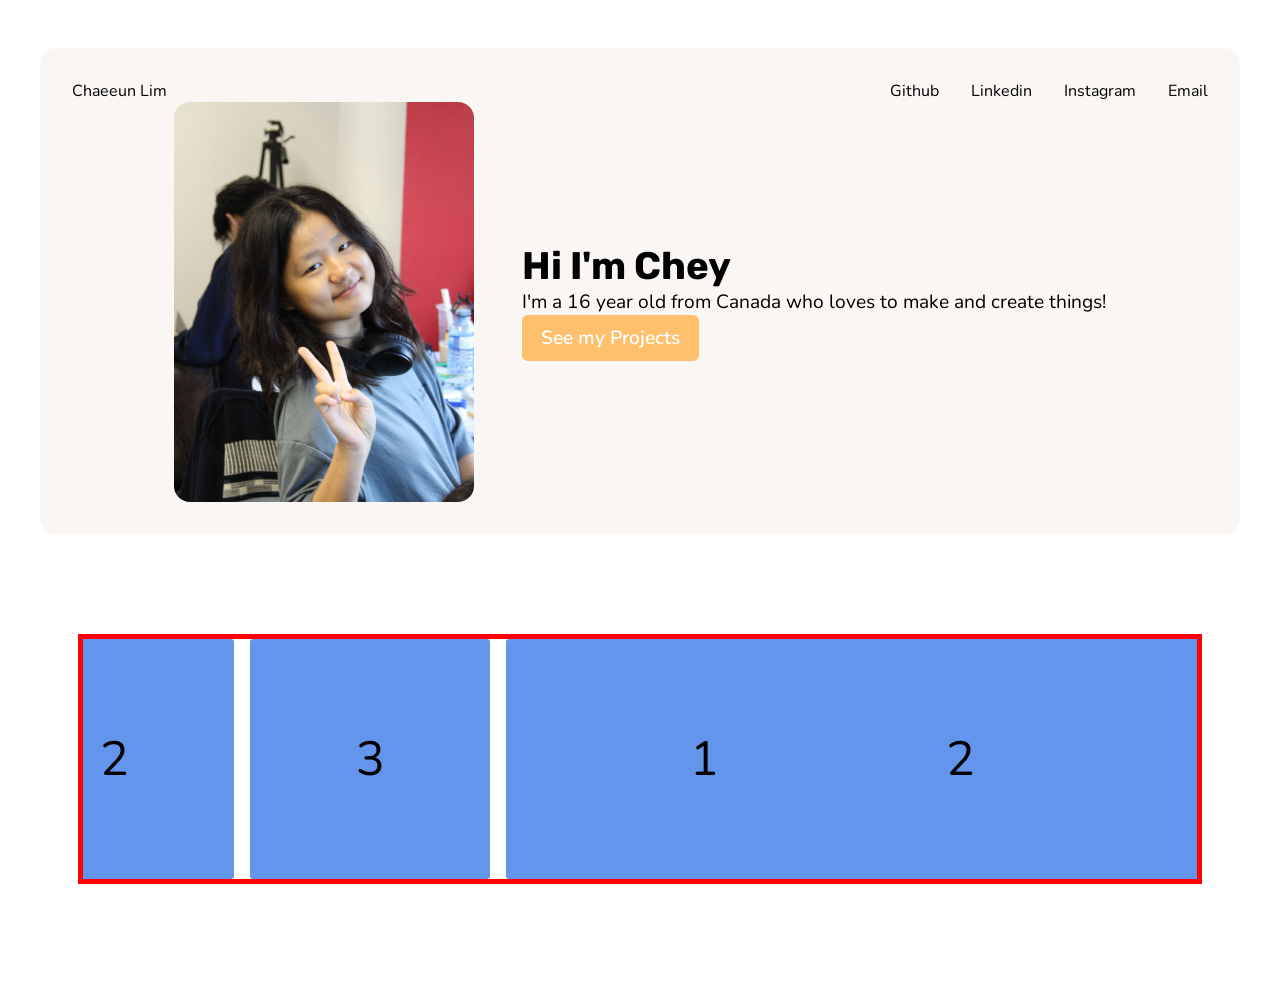
==== index.htm @ f30acac0 "added a moving carousel" ====
<!DOCTYPE html>
<html lang="en">
<head>
    <meta charset="UTF-8">
    <meta name="viewport" content="width=device-width, initial-scale=1.0">
    <title>Chaeeun Lim</title>
    <link rel="stylesheet" href="styles.css">
</head>
<body>
    <header>
        <nav>
            <ul>
                <li><a href="index.html">Chaeeun Lim</a></li>
                <li><a href="https://github.com/Chaeeun147">Github</a></li>
                <li><a href="404.html">Linkedin</a></li>
                <li><a href="https://www.instagram.com/chaeeun.lim.7/">Instagram</a></li>
                <li><a href="mailto:chaeeunlim.love@gmail.com">Email</a></li>
            </ul>
        </nav>
        <div class="flex-container">
            <img height="400px" width="300px" src="images/me.jpg"> 
            <div class="text-container">
                <h1>Hi I'm Chey</h1>
                <p>I'm a 16 year old from Canada who loves to make and create things!</p>
                <a href="my-projects" class="cta-button">See my Projects</a>
            </div>
        </div>
    </header>

    <body>
        <div class="carousel">
            <div class="group">
                <div class="card">1</div>
                <div class="card">2</div>
                <div class="card">3</div>
                <div class="card">4</div>
                <div class="card">5</div>
                <div class="card">6</div>
            </div>
            <div aria-hidden class="group">
                <div class="card">1</div>
                <div class="card">2</div>
                <div class="card">3</div>
                <div class="card">4</div>
                <div class="card">5</div>
                <div class="card">6</div>
            </div>
        </div>
    </body>

</body>
</html>
---- styles.css ----
@import url('https://fonts.googleapis.com/css2?family=Jua&family=Nunito:ital,wght@0,200..1000;1,200..1000&family=Pixelify+Sans:wght@400..700&family=Rubik+Bubbles&display=swap');
@import url('https://fonts.googleapis.com/css2?family=Jua&family=Nunito:ital,wght@0,200..1000;1,200..1000&family=Pixelify+Sans:wght@400..700&family=Rubik+Bubbles&family=Rubik:ital,wght@0,300..900;1,300..900&display=swap');

/* header */

:root {
    --base-color: #ffffff;
    --text-color: #000000;
    --primary-color: #ffc06e;
    --secondary-color: #8D8DFF;
    --color-1: #F9F6F3;
    --color-2: #F3f7F9;
    --color-3: #F6F3F9;
}

* {
    margin: 0;
    padding: 0;
    box-sizing: border-box;
}

html {
    font-family:'Nunito';
    color: var(--text-color);
}

body {
    padding: 1em;
    background-color: var(--base-color);
}

h1, h2, h3 {
    font-family:'rubik';
}

nav ul {
    display: flex;
    align-items: center;
    list-style-type: none;
    gap: 2em;
}

nav li:first-child {
    margin-right:auto;
}

nav a {
    text-decoration: none;
    color: var(--text-color)
}

nav a:hover {
    text-decoration: underline;
}

header, section{
    margin: 2em auto;
    width: min(75em, 100%);
    background-color: var(--color-1);
    padding: min(2em,15%);
    border-radius: 1em; 
}

.flex-container {
    display: flex;
    justify-content: center;
    align-items: center;
    flex-wrap: wrap;
    gap: 3em;
}

header img {
    max-width: 100%;
    border-radius: 1em;
    object-fit: cover;
    object-position: middle; 
}

.text-container {
    flex: 0 1 27 em;
    font-size: 1.2rem;
}

.cta-button {
    display: inline-block;
    text-decoration: none;
    color: white;
    background-color: var(--primary-color);
    padding: .50em 1em;
    border-radius: .3em;
    font-weight: 600;
}

.cta-button:hover {
    display: inline-block;
    text-decoration: none;
    color: white;
    background-color: var(--primary-color);
    padding: .50em 1em;
    border-radius: .3em;
    font-weight: 600;
    text-decoration: underline;
}

/* projects */

.carousel {
    margin: 100px auto;
    width: 90%;
    border: 5px solid red;
    display: flex;
    overflow-x: auto;
}

.carousel::-webkit-scrollbar {
    display: none;
}

.group{
    display: flex;
    align-items: center;
    justify-content: center;
    gap : 1em;
    animation: spin 5s infinite linear;
    padding-right: 1em;
}

.card {
    flex: 0 0 5em;
    height: 5em;
    padding: 1em;
    background: cornflowerblue;
    font-size: 3rem;
    border-radius: .2rem;
    text-align: center;
    align-content: center;
}
@keyframes spin {
    from {translate: 0;}
    to {translate: -100%}
}
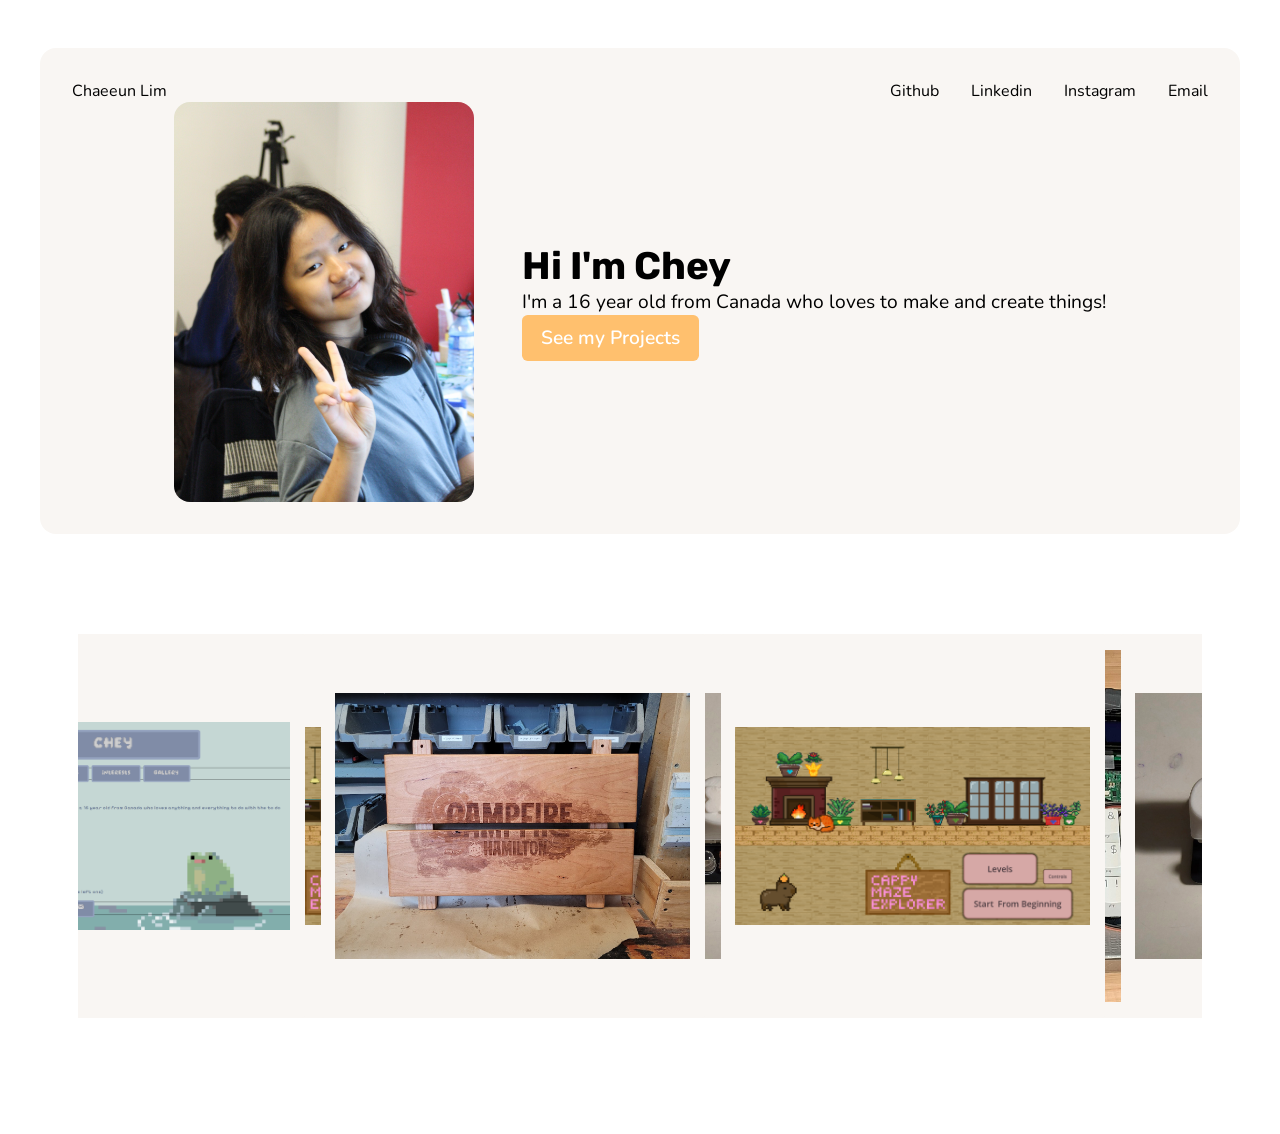
==== commit 7ef1b46e: "added projects to carousel" ====
--- a/index.htm
+++ b/index.htm
@@ -30,20 +30,38 @@
     <body>
         <div class="carousel">
             <div class="group">
-                <div class="card">1</div>
-                <div class="card">2</div>
-                <div class="card">3</div>
-                <div class="card">4</div>
-                <div class="card">5</div>
-                <div class="card">6</div>
+                <div class="card">
+                    <img class="card-image" src="images/personal website.png">
+                </div>
+                <div class="card">
+                    <img class="card-image" src="images/campfire hamilton sign.jpg">
+                </div>
+                <div class="card">
+                    <img class="card-image" src="images/cappy maze explorer.png">
+                </div>
+                <div class="card">
+                    <img class="card-image" src="images/clicky board.png">
+                </div>
+                <div class="card">
+                    <img class="card-image" src="images/sound bomb.jpg">
+                </div>
             </div>
             <div aria-hidden class="group">
-                <div class="card">1</div>
-                <div class="card">2</div>
-                <div class="card">3</div>
-                <div class="card">4</div>
-                <div class="card">5</div>
-                <div class="card">6</div>
+                <div class="card">
+                    <img class="card-image" src="images/personal website.png">
+                </div>
+                <div class="card">
+                    <img class="card-image" src="images/campfire hamilton sign.jpg">
+                </div>
+                <div class="card">
+                    <img class="card-image" src="images/cappy maze explorer.png">
+                </div>
+                <div class="card">
+                    <img class="card-image" src="images/clicky board.png">
+                </div>
+                <div class="card">
+                    <img class="card-image" src="images/sound bomb.jpg">
+                </div>
             </div>
         </div>
     </body>
--- a/styles.css
+++ b/styles.css
@@ -107,7 +107,6 @@
 .carousel {
     margin: 100px auto;
     width: 90%;
-    border: 5px solid red;
     display: flex;
     overflow-x: auto;
 }
@@ -121,20 +120,43 @@
     align-items: center;
     justify-content: center;
     gap : 1em;
-    animation: spin 5s infinite linear;
+    animation: spin 9s infinite linear;
     padding-right: 1em;
 }
 
+.carousel:hover .group {
+  animation-play-state: paused;
+}
+
 .card {
-    flex: 0 0 5em;
-    height: 5em;
-    padding: 1em;
-    background: cornflowerblue;
+    flex: 0 0 8em;
+    height: 8em;
+    padding: .3em;
+    background: var(--color-1);
     font-size: 3rem;
     border-radius: .2rem;
     text-align: center;
     align-content: center;
 }
+
+.card:hover {
+    flex: 0 0 9.3em;
+    height: 9.3em;
+    padding: .3em;
+    background: #ede9e6;
+    font-size: 3rem;
+    border-radius: .2rem;
+    text-align: center;
+    align-content: center;
+}
+
+.card-image {
+    height: 100%;
+    width: 100%;
+    object-fit: contain;
+    display: block;
+}
+
 @keyframes spin {
     from {translate: 0;}
     to {translate: -100%}
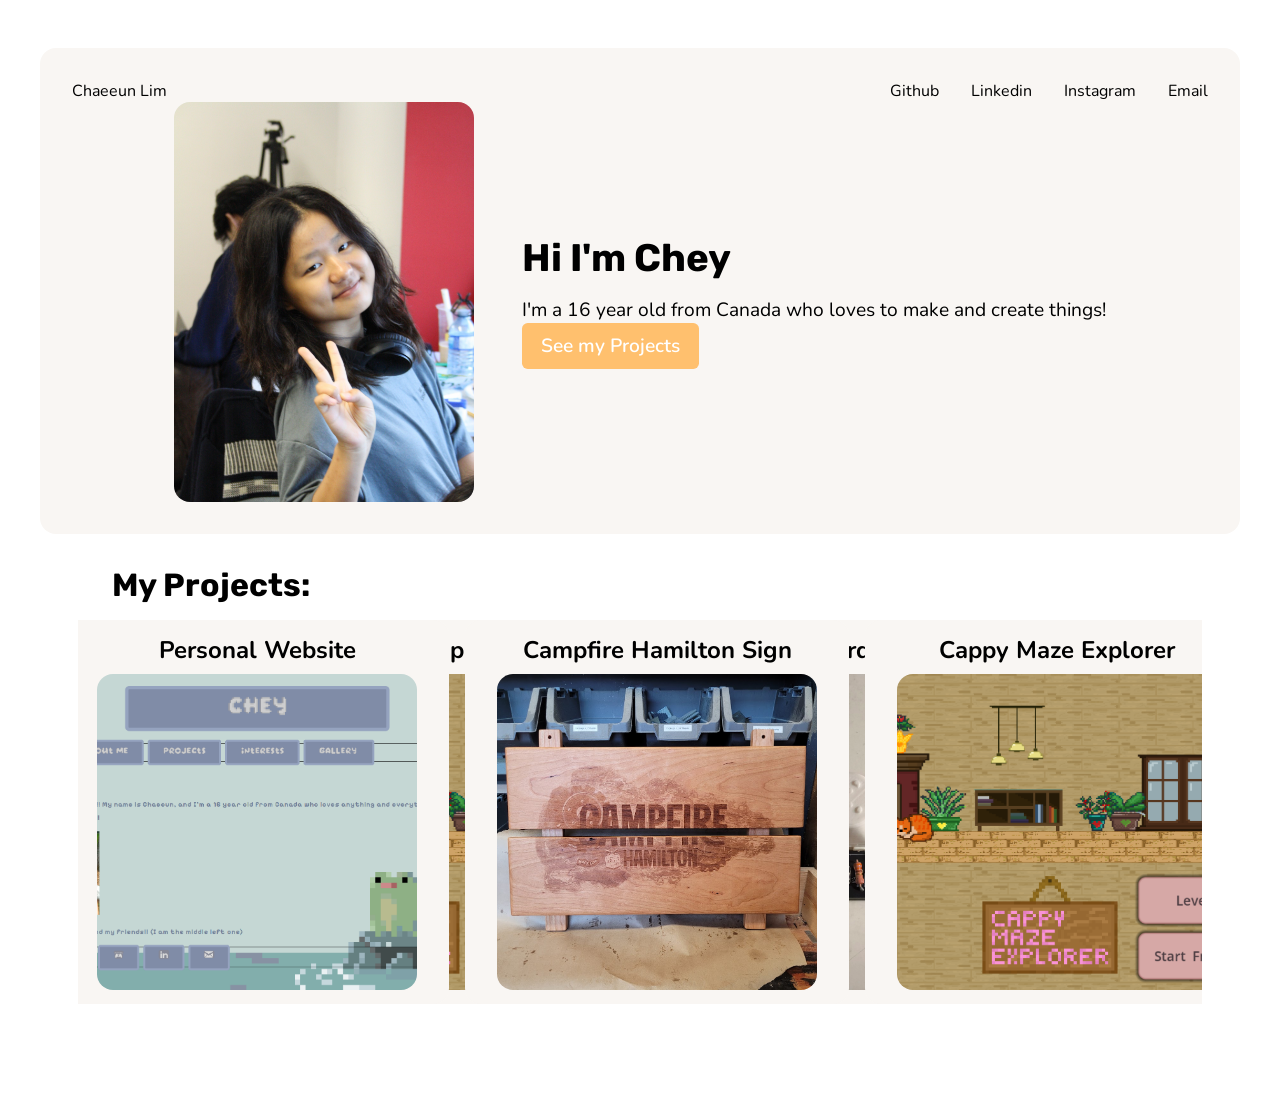
==== commit f6ab3d66: "styled project carousel more" ====
--- a/index.htm
+++ b/index.htm
@@ -12,7 +12,7 @@
             <ul>
                 <li><a href="index.html">Chaeeun Lim</a></li>
                 <li><a href="https://github.com/Chaeeun147">Github</a></li>
-                <li><a href="404.html">Linkedin</a></li>
+                <li><a href="https://www.linkedin.com/in/chaeeun-lim-0400b138a/">Linkedin</a></li>
                 <li><a href="https://www.instagram.com/chaeeun.lim.7/">Instagram</a></li>
                 <li><a href="mailto:chaeeunlim.love@gmail.com">Email</a></li>
             </ul>
@@ -28,43 +28,57 @@
     </header>
 
     <body>
+        <h1 class="h1-projects">My Projects:</h1>
         <div class="carousel">
             <div class="group">
                 <div class="card">
+                    <h6>Personal Website</h6>
                     <img class="card-image" src="images/personal website.png">
                 </div>
                 <div class="card">
+                    <h6>Campfire Hamilton Sign</h6>
                     <img class="card-image" src="images/campfire hamilton sign.jpg">
                 </div>
                 <div class="card">
+                    <h6>Cappy Maze Explorer</h6>
                     <img class="card-image" src="images/cappy maze explorer.png">
                 </div>
                 <div class="card">
+                    <h6>Clicky Board</h6>
                     <img class="card-image" src="images/clicky board.png">
                 </div>
                 <div class="card">
+                    <h6>C4 Sound Bomb</h6>
                     <img class="card-image" src="images/sound bomb.jpg">
                 </div>
             </div>
             <div aria-hidden class="group">
                 <div class="card">
+                    <h6>Personal Website</h6>
                     <img class="card-image" src="images/personal website.png">
                 </div>
                 <div class="card">
+                    <h6>Campfire Hamilton Sign</h6>
                     <img class="card-image" src="images/campfire hamilton sign.jpg">
                 </div>
                 <div class="card">
+                    <h6>Cappy Maze Explorer</h6>
                     <img class="card-image" src="images/cappy maze explorer.png">
                 </div>
                 <div class="card">
+                    <h6>Clicky Board</h6>
                     <img class="card-image" src="images/clicky board.png">
                 </div>
                 <div class="card">
+                    <h6>C4 Sound Bomb</h6>
                     <img class="card-image" src="images/sound bomb.jpg">
                 </div>
             </div>
         </div>
     </body>
 
+    <footer>
+        <p></p>
+    </footer>
 </body>
 </html>
--- a/styles.css
+++ b/styles.css
@@ -31,6 +31,18 @@
 
 h1, h2, h3 {
     font-family:'rubik';
+    margin-bottom: 1rem;
+}
+
+.h1-projects {
+    font-family:'rubik';
+    margin-bottom: 1rem;
+    text-align: left;
+    padding-left: 3em
+}
+
+h6 {
+  font-size: 1.5rem;
 }
 
 nav ul {
@@ -73,7 +85,8 @@
     max-width: 100%;
     border-radius: 1em;
     object-fit: cover;
-    object-position: middle; 
+    object-position: middle;
+    max-width: 100%;
 }
 
 .text-container {
@@ -109,6 +122,8 @@
     width: 90%;
     display: flex;
     overflow-x: auto;
+    margin-top: 0;
+    padding-top: 0;
 }
 
 .carousel::-webkit-scrollbar {
@@ -137,6 +152,12 @@
     border-radius: .2rem;
     text-align: center;
     align-content: center;
+    border-radius: 1rem;
+
+    display: flex;
+    flex-direction: column;
+    align-items: center;
+    gap: .5rem;
 }
 
 .card:hover {
@@ -148,13 +169,15 @@
     border-radius: .2rem;
     text-align: center;
     align-content: center;
+    border-radius: 1rem;
 }
 
 .card-image {
-    height: 100%;
-    width: 100%;
-    object-fit: contain;
+    height: 90%;
+    width: 90%;
+    object-fit: cover;
     display: block;
+    border-radius: 1rem;
 }
 
 @keyframes spin {
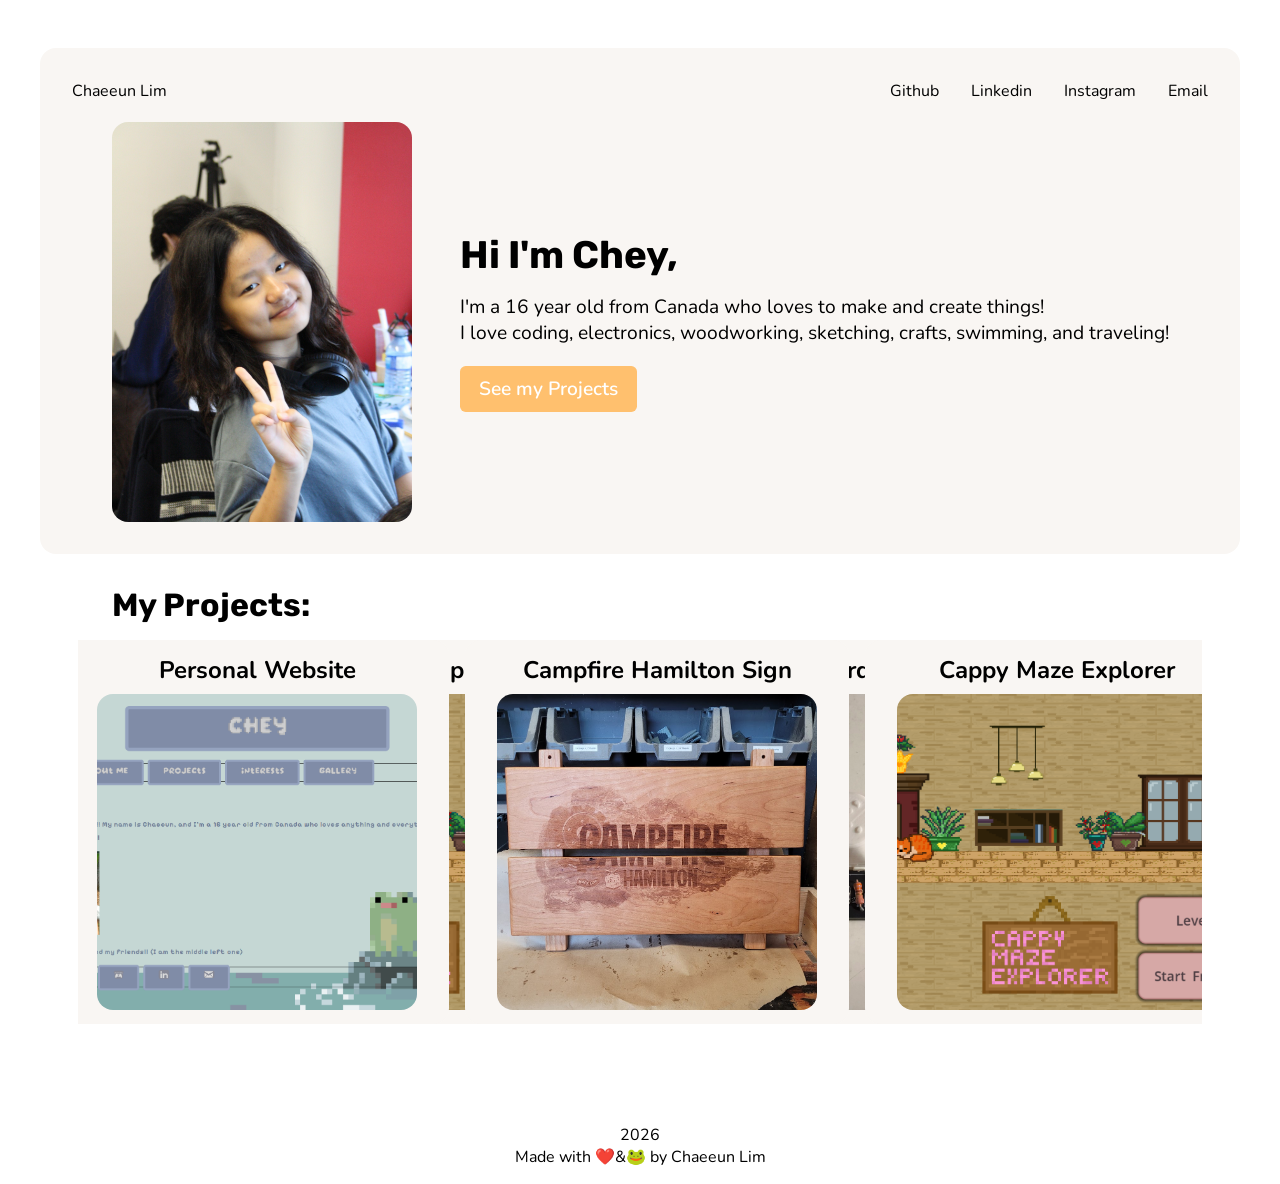
==== commit 1b2853f4: "some touch ups" ====
--- a/index.htm
+++ b/index.htm
@@ -20,15 +20,18 @@
         <div class="flex-container">
             <img height="400px" width="300px" src="images/me.jpg"> 
             <div class="text-container">
-                <h1>Hi I'm Chey</h1>
-                <p>I'm a 16 year old from Canada who loves to make and create things!</p>
-                <a href="my-projects" class="cta-button">See my Projects</a>
+                <h1>Hi I'm Chey,</h1>
+                <p>
+                    I'm a 16 year old from Canada who loves to make and create things!
+                    <br>I love coding, electronics, woodworking, sketching, crafts, swimming, and traveling! 
+                </p>
+                <a href="#projects" class="cta-button">See my Projects</a>
             </div>
         </div>
     </header>
 
     <body>
-        <h1 class="h1-projects">My Projects:</h1>
+        <h1 id="projects" class="h1-projects">My Projects:</h1>
         <div class="carousel">
             <div class="group">
                 <div class="card">
@@ -78,7 +81,7 @@
     </body>
 
     <footer>
-        <p></p>
+        <p>2026<br>Made with ❤️&🐸 by Chaeeun Lim</p>
     </footer>
 </body>
 </html>
--- a/styles.css
+++ b/styles.css
@@ -22,6 +22,7 @@
 html {
     font-family:'Nunito';
     color: var(--text-color);
+    scroll-behavior: smooth;
 }
 
 body {
@@ -50,6 +51,7 @@
     align-items: center;
     list-style-type: none;
     gap: 2em;
+    margin-bottom: 1.25rem;
 }
 
 nav li:first-child {
@@ -87,6 +89,10 @@
     object-fit: cover;
     object-position: middle;
     max-width: 100%;
+}
+
+header p {
+    margin-bottom: 1.25rem;
 }
 
 .text-container {
@@ -183,4 +189,10 @@
 @keyframes spin {
     from {translate: 0;}
     to {translate: -100%}
+}
+
+/* footer */
+
+footer p {
+    text-align: center;
 }
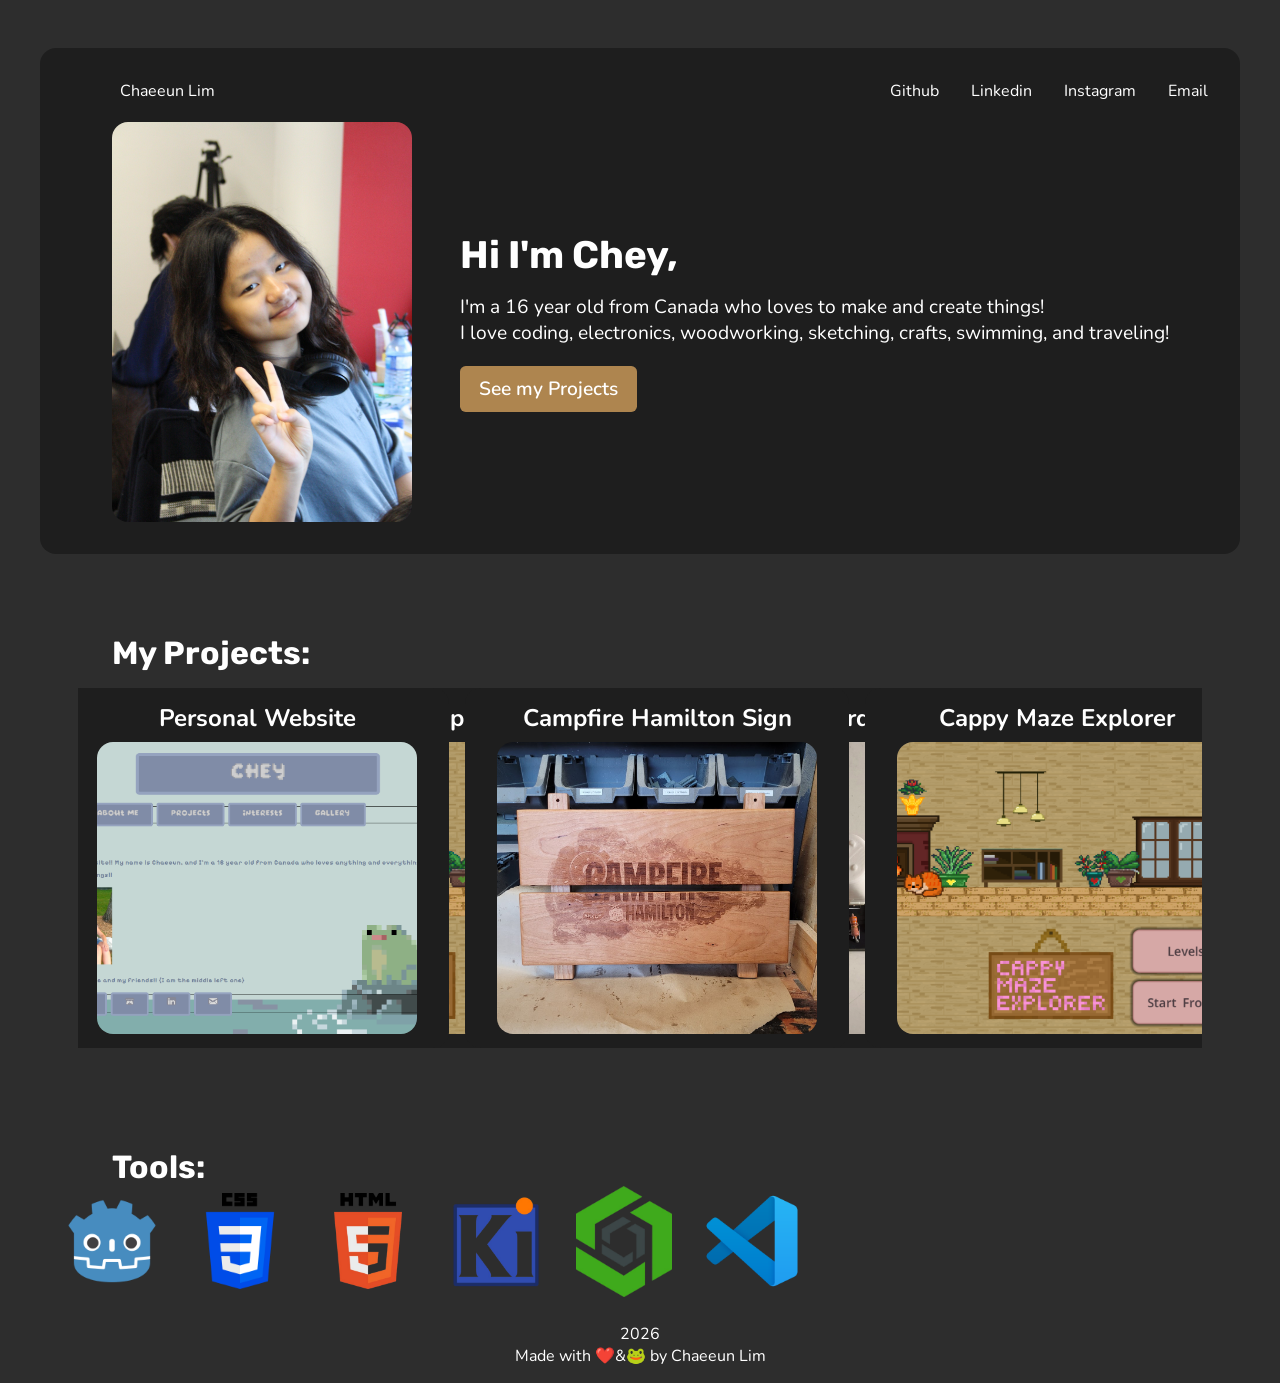
==== commit b0076afa: "added tools i can use" ====
--- a/index.htm
+++ b/index.htm
@@ -78,6 +78,16 @@
                 </div>
             </div>
         </div>
+
+        <h1 class="h1-tools">Tools:</h1>
+            <ul>
+                <li><img class="tool-images" src="logos/godot.png"></li>
+                <li><img class="tool-images" src="logos/css.png"></li>
+                <li><img class="tool-images" src="logos/html.png"></li>
+                <li><img class="tool-images" src="logos/kicad.png"></li>
+                <li><img class="tool-images" src="logos/onshape.png"></li>
+                <li><img class="tool-images" src="logos/vs code.png"></li>
+            </ul>
     </body>
 
     <footer>
--- a/styles.css
+++ b/styles.css
@@ -4,12 +4,12 @@
 /* header */
 
 :root {
-    --base-color: #ffffff;
-    --text-color: #000000;
-    --primary-color: #ffc06e;
+    --base-color: #2d2d2d;
+    --text-color: #ffffff;
+    --primary-color: #ae854f;
     --secondary-color: #8D8DFF;
-    --color-1: #F9F6F3;
-    --color-2: #F3f7F9;
+    --color-1: #1e1e1e;
+    --color-2: #1b1b1b;
     --color-3: #F6F3F9;
 }
 
@@ -37,13 +37,18 @@
 
 .h1-projects {
     font-family:'rubik';
-    margin-bottom: 1rem;
+    margin-top: 3rem;
     text-align: left;
-    padding-left: 3em
+    padding-left: 3em;
+    padding-top: 1em;
 }
 
 h6 {
   font-size: 1.5rem;
+}
+
+p{
+    font-size: 1em;
 }
 
 nav ul {
@@ -130,6 +135,7 @@
     overflow-x: auto;
     margin-top: 0;
     padding-top: 0;
+    overflow: hidden;
 }
 
 .carousel::-webkit-scrollbar {
@@ -151,7 +157,7 @@
 
 .card {
     flex: 0 0 8em;
-    height: 8em;
+    height: 7.5em;
     padding: .3em;
     background: var(--color-1);
     font-size: 3rem;
@@ -168,9 +174,9 @@
 
 .card:hover {
     flex: 0 0 9.3em;
-    height: 9.3em;
+    height: 7.5em;
     padding: .3em;
-    background: #ede9e6;
+    background: var(--color-2);
     font-size: 3rem;
     border-radius: .2rem;
     text-align: center;
@@ -191,6 +197,33 @@
     to {translate: -100%}
 }
 
+/* tools */
+
+body ul {
+    display: flex;
+    align-items: center;
+    list-style-type: none;
+    gap: 2em;
+    margin-bottom: 1.25rem;
+    padding-left: 3em;
+}
+
+.tool-images {
+    width: 6em;
+}
+
+.tool-images:hover {
+    width: 7em;
+}
+
+.h1-tools {
+    font-family:'rubik';
+    margin-bottom: 1rem;
+    margin-bottom: 0rem;
+    text-align: left;
+    padding-left: 3em;
+}
+
 /* footer */
 
 footer p {
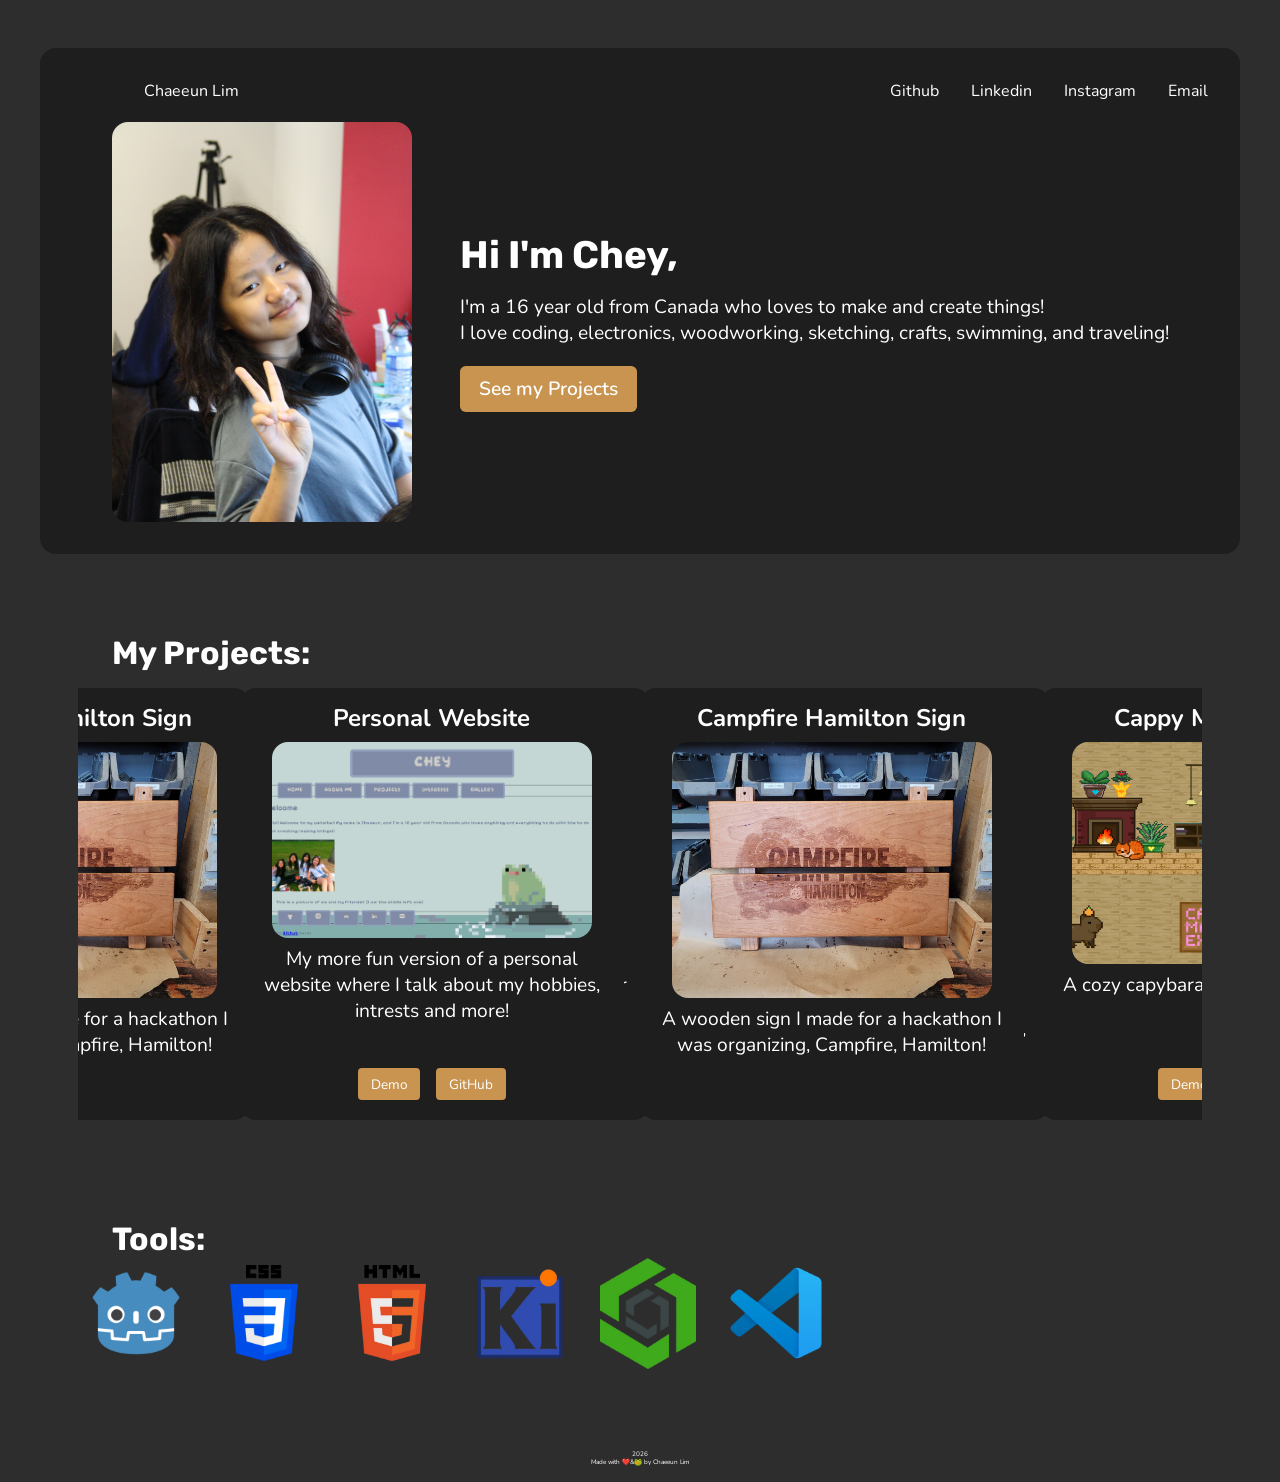
==== commit c3597e8e: "added description, demo, and github links to projects" ====
--- a/index.htm
+++ b/index.htm
@@ -21,7 +21,7 @@
             <img height="400px" width="300px" src="images/me.jpg"> 
             <div class="text-container">
                 <h1>Hi I'm Chey,</h1>
-                <p>
+                <p class="discription">
                     I'm a 16 year old from Canada who loves to make and create things!
                     <br>I love coding, electronics, woodworking, sketching, crafts, swimming, and traveling! 
                 </p>
@@ -37,49 +37,88 @@
                 <div class="card">
                     <h6>Personal Website</h6>
                     <img class="card-image" src="images/personal website.png">
+                    <p>My more fun version of a personal website where I talk about my hobbies, intrests and more!</p>
+                    <ul>
+                        <li><a class="button" href="https://github.com/Chaeeun147/ChaeeunWebsite">Demo</a></li>
+                        <li><a class="button" href="https://chaeeun147.github.io/ChaeeunWebsite/">GitHub</a></li>
+                    </ul>
                 </div>
                 <div class="card">
                     <h6>Campfire Hamilton Sign</h6>
                     <img class="card-image" src="images/campfire hamilton sign.jpg">
+                    <p>A wooden sign I made for a hackathon I was organizing, Campfire, Hamilton!</p>
                 </div>
                 <div class="card">
                     <h6>Cappy Maze Explorer</h6>
                     <img class="card-image" src="images/cappy maze explorer.png">
+                    <p>A cozy capybara themed 2D platformer game!</p>
+                    <ul>
+                        <li><a class="button" href="https://chey17.itch.io/maze-explorer">Demo</a></li>
+                        <li><a class="button" href="https://github.com/Chaeeun147/maze-explorer">GitHub</a></li>
+                    </ul>
                 </div>
                 <div class="card">
                     <h6>Clicky Board</h6>
                     <img class="card-image" src="images/clicky board.png">
+                    <p>My more fun version of a personal website where I talk about my hobbies, intrests and more!</p>
+                    <ul>
+                        <li><a class="button" href="https://github.com/Chaeeun147/Clicky-Board">GitHub</a></li>
+                    </ul>
                 </div>
                 <div class="card">
                     <h6>C4 Sound Bomb</h6>
                     <img class="card-image" src="images/sound bomb.jpg">
+                    <p>My more fun version of a personal website where I talk about my hobbies, intrests and more!</p>
+                    <ul>
+                        <li><a class="button" href="https://github.com/Chaeeun147/C4-Sound-Bomb">GitHub</a></li>
+                    </ul>
                 </div>
             </div>
             <div aria-hidden class="group">
                 <div class="card">
                     <h6>Personal Website</h6>
                     <img class="card-image" src="images/personal website.png">
+                    <p>My more fun version of a personal website where I talk about my hobbies, intrests and more!</p>
+                    <ul>
+                        <li><a class="button" href="https://github.com/Chaeeun147/ChaeeunWebsite">Demo</a></li>
+                        <li><a class="button" href="https://chaeeun147.github.io/ChaeeunWebsite/">GitHub</a></li>
+                    </ul>
                 </div>
                 <div class="card">
                     <h6>Campfire Hamilton Sign</h6>
                     <img class="card-image" src="images/campfire hamilton sign.jpg">
+                    <p>A wooden sign I made for a hackathon I was organizing, Campfire, Hamilton!</p>
                 </div>
                 <div class="card">
                     <h6>Cappy Maze Explorer</h6>
                     <img class="card-image" src="images/cappy maze explorer.png">
+                    <p>A cozy capybara themed 2D platformer game!</p>
+                    <ul>
+                        <li><a class="button" href="https://chey17.itch.io/maze-explorer">Demo</a></li>
+                        <li><a class="button" href="https://github.com/Chaeeun147/maze-explorer">GitHub</a></li>
+                    </ul>
                 </div>
                 <div class="card">
                     <h6>Clicky Board</h6>
                     <img class="card-image" src="images/clicky board.png">
+                    <p>My more fun version of a personal website where I talk about my hobbies, intrests and more!</p>
+                    <ul>
+                        <li><a class="button" href="https://github.com/Chaeeun147/Clicky-Board">GitHub</a></li>
+                    </ul>
                 </div>
                 <div class="card">
                     <h6>C4 Sound Bomb</h6>
                     <img class="card-image" src="images/sound bomb.jpg">
+                    <p>My more fun version of a personal website where I talk about my hobbies, intrests and more!</p>
+                    <ul>
+                        <li><a class="button" href="https://github.com/Chaeeun147/C4-Sound-Bomb">GitHub</a></li>
+                    </ul>
                 </div>
             </div>
         </div>
 
         <h1 class="h1-tools">Tools:</h1>
+        <div class="tools">
             <ul>
                 <li><img class="tool-images" src="logos/godot.png"></li>
                 <li><img class="tool-images" src="logos/css.png"></li>
@@ -88,6 +127,7 @@
                 <li><img class="tool-images" src="logos/onshape.png"></li>
                 <li><img class="tool-images" src="logos/vs code.png"></li>
             </ul>
+        </div>
     </body>
 
     <footer>
--- a/styles.css
+++ b/styles.css
@@ -6,7 +6,7 @@
 :root {
     --base-color: #2d2d2d;
     --text-color: #ffffff;
-    --primary-color: #ae854f;
+    --primary-color: #c89450;
     --secondary-color: #8D8DFF;
     --color-1: #1e1e1e;
     --color-2: #1b1b1b;
@@ -47,10 +47,6 @@
   font-size: 1.5rem;
 }
 
-p{
-    font-size: 1em;
-}
-
 nav ul {
     display: flex;
     align-items: center;
@@ -98,6 +94,10 @@
 
 header p {
     margin-bottom: 1.25rem;
+}
+
+.discription {
+    font-size: 1.2rem;
 }
 
 .text-container {
@@ -116,13 +116,6 @@
 }
 
 .cta-button:hover {
-    display: inline-block;
-    text-decoration: none;
-    color: white;
-    background-color: var(--primary-color);
-    padding: .50em 1em;
-    border-radius: .3em;
-    font-weight: 600;
     text-decoration: underline;
 }
 
@@ -157,7 +150,7 @@
 
 .card {
     flex: 0 0 8em;
-    height: 7.5em;
+    height: 9em;
     padding: .3em;
     background: var(--color-1);
     font-size: 3rem;
@@ -174,18 +167,36 @@
 
 .card:hover {
     flex: 0 0 9.3em;
-    height: 7.5em;
-    padding: .3em;
-    background: var(--color-2);
-    font-size: 3rem;
-    border-radius: .2rem;
-    text-align: center;
-    align-content: center;
-    border-radius: 1rem;
+}
+
+/* Container to center the buttons */
+.card ul {
+  display: flex;
+  justify-content: center;
+  align-items: center;
+  gap: 1rem;
+  list-style: none;
+  padding: 0;
+  margin: 0.5rem 0 0 0; 
+}
+
+/* The individual button styling */
+.button {
+  display: inline-block;
+  text-decoration: none;
+  color: white;
+  background-color: var(--primary-color);
+  padding: 0.4rem 0.8rem;
+  border-radius: 4px;
+  font-size: 0.85rem;
+}
+
+.button:hover {
+    text-decoration: underline;
 }
 
 .card-image {
-    height: 90%;
+    height: 16rem;
     width: 90%;
     object-fit: cover;
     display: block;
@@ -197,6 +208,11 @@
     to {translate: -100%}
 }
 
+body p {
+    font-size: .4em;
+}
+
+
 /* tools */
 
 body ul {
@@ -205,7 +221,7 @@
     list-style-type: none;
     gap: 2em;
     margin-bottom: 1.25rem;
-    padding-left: 3em;
+    padding-left: 4.5em;
 }
 
 .tool-images {
@@ -218,12 +234,16 @@
 
 .h1-tools {
     font-family:'rubik';
-    margin-bottom: 1rem;
+    margin-bottom: 1em;
     margin-bottom: 0rem;
     text-align: left;
     padding-left: 3em;
 }
 
+.tools {
+    height: 12em;
+}
+
 /* footer */
 
 footer p {
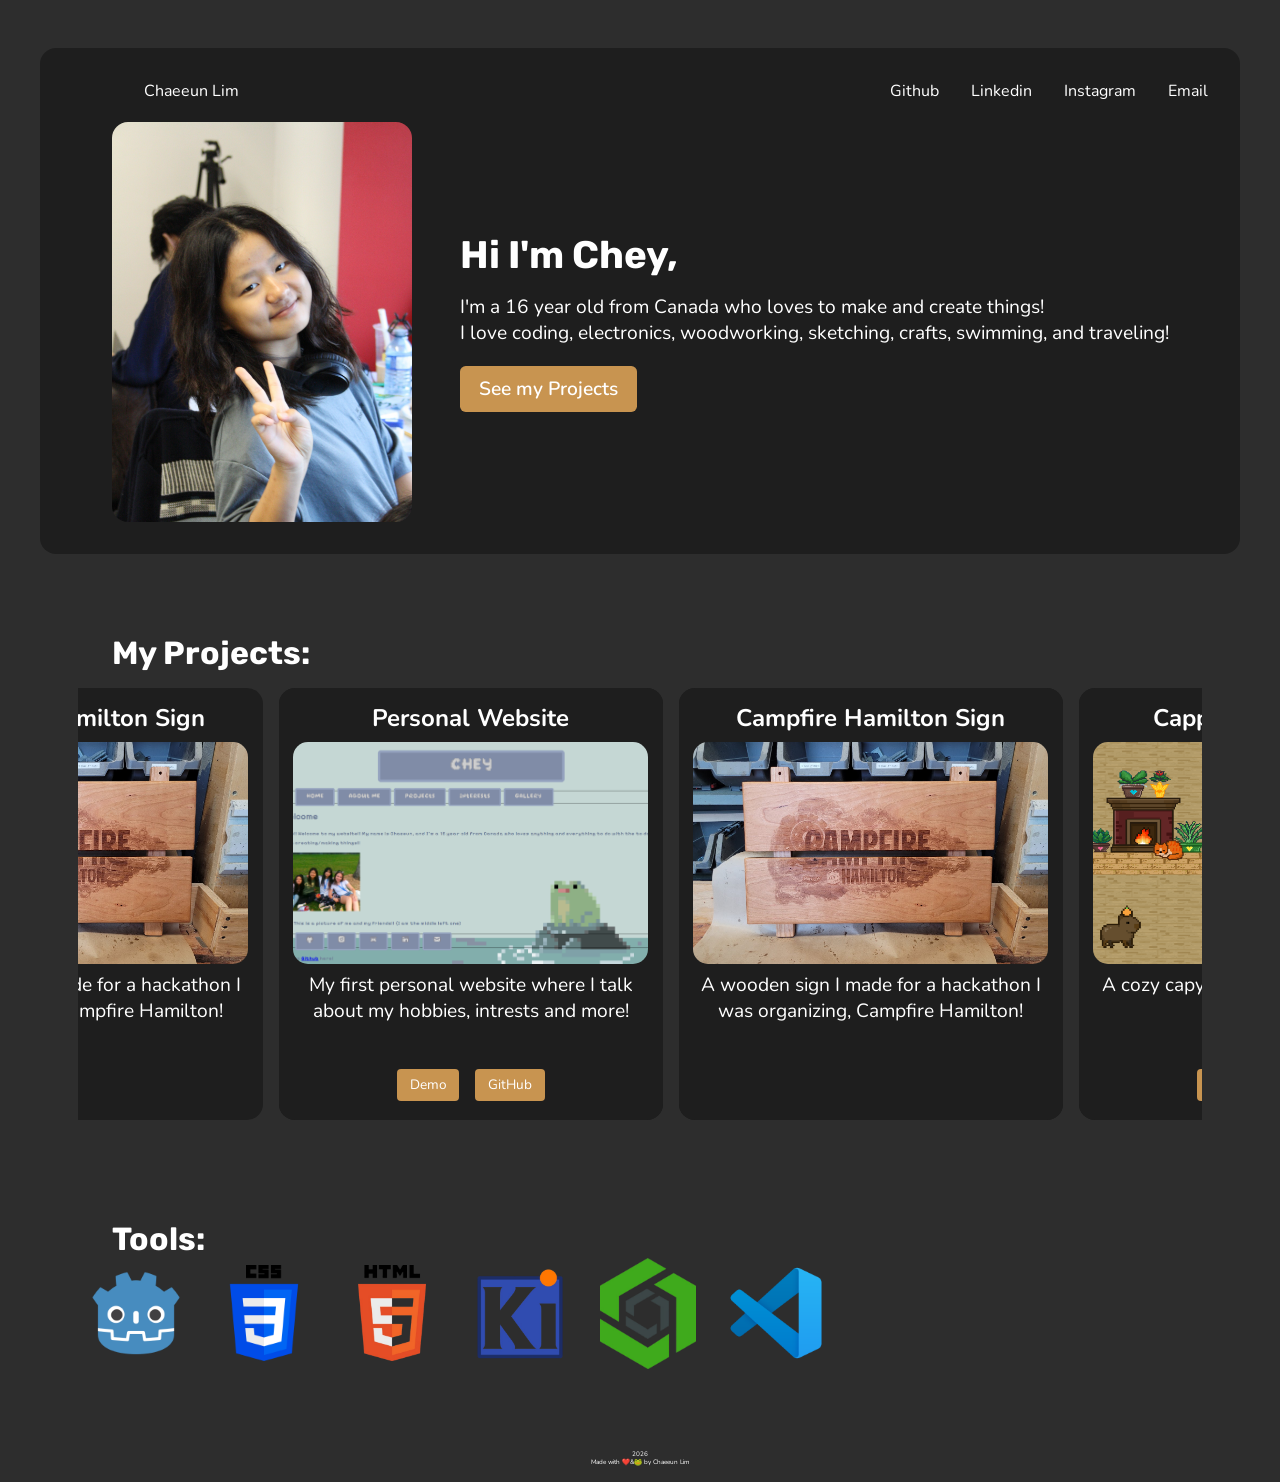
==== commit 43a44cb5: "styles projects more" ====
--- a/index.htm
+++ b/index.htm
@@ -37,7 +37,7 @@
                 <div class="card">
                     <h6>Personal Website</h6>
                     <img class="card-image" src="images/personal website.png">
-                    <p>My more fun version of a personal website where I talk about my hobbies, intrests and more!</p>
+                    <p>My first personal website where I talk about my hobbies, intrests and more!</p>
                     <ul>
                         <li><a class="button" href="https://github.com/Chaeeun147/ChaeeunWebsite">Demo</a></li>
                         <li><a class="button" href="https://chaeeun147.github.io/ChaeeunWebsite/">GitHub</a></li>
@@ -46,7 +46,7 @@
                 <div class="card">
                     <h6>Campfire Hamilton Sign</h6>
                     <img class="card-image" src="images/campfire hamilton sign.jpg">
-                    <p>A wooden sign I made for a hackathon I was organizing, Campfire, Hamilton!</p>
+                    <p>A wooden sign I made for a hackathon I was organizing, Campfire Hamilton!</p>
                 </div>
                 <div class="card">
                     <h6>Cappy Maze Explorer</h6>
@@ -60,7 +60,7 @@
                 <div class="card">
                     <h6>Clicky Board</h6>
                     <img class="card-image" src="images/clicky board.png">
-                    <p>My more fun version of a personal website where I talk about my hobbies, intrests and more!</p>
+                    <p>A clicky mini macropad, an electronic fidget!</p>
                     <ul>
                         <li><a class="button" href="https://github.com/Chaeeun147/Clicky-Board">GitHub</a></li>
                     </ul>
@@ -68,7 +68,7 @@
                 <div class="card">
                     <h6>C4 Sound Bomb</h6>
                     <img class="card-image" src="images/sound bomb.jpg">
-                    <p>My more fun version of a personal website where I talk about my hobbies, intrests and more!</p>
+                    <p>A sound effect player used for awkward situtaions!</p>
                     <ul>
                         <li><a class="button" href="https://github.com/Chaeeun147/C4-Sound-Bomb">GitHub</a></li>
                     </ul>
@@ -78,7 +78,7 @@
                 <div class="card">
                     <h6>Personal Website</h6>
                     <img class="card-image" src="images/personal website.png">
-                    <p>My more fun version of a personal website where I talk about my hobbies, intrests and more!</p>
+                    <p>My first personal website where I talk about my hobbies, intrests and more!</p>
                     <ul>
                         <li><a class="button" href="https://github.com/Chaeeun147/ChaeeunWebsite">Demo</a></li>
                         <li><a class="button" href="https://chaeeun147.github.io/ChaeeunWebsite/">GitHub</a></li>
@@ -87,7 +87,7 @@
                 <div class="card">
                     <h6>Campfire Hamilton Sign</h6>
                     <img class="card-image" src="images/campfire hamilton sign.jpg">
-                    <p>A wooden sign I made for a hackathon I was organizing, Campfire, Hamilton!</p>
+                    <p>A wooden sign I made for a hackathon I was organizing, Campfire Hamilton!</p>
                 </div>
                 <div class="card">
                     <h6>Cappy Maze Explorer</h6>
@@ -101,7 +101,7 @@
                 <div class="card">
                     <h6>Clicky Board</h6>
                     <img class="card-image" src="images/clicky board.png">
-                    <p>My more fun version of a personal website where I talk about my hobbies, intrests and more!</p>
+                    <p>A clicky mini macropad, an electronic fidget!</p>
                     <ul>
                         <li><a class="button" href="https://github.com/Chaeeun147/Clicky-Board">GitHub</a></li>
                     </ul>
@@ -109,7 +109,7 @@
                 <div class="card">
                     <h6>C4 Sound Bomb</h6>
                     <img class="card-image" src="images/sound bomb.jpg">
-                    <p>My more fun version of a personal website where I talk about my hobbies, intrests and more!</p>
+                    <p>A sound effect player used for awkward situtaions!</p>
                     <ul>
                         <li><a class="button" href="https://github.com/Chaeeun147/C4-Sound-Bomb">GitHub</a></li>
                     </ul>
--- a/styles.css
+++ b/styles.css
@@ -171,24 +171,24 @@
 
 /* Container to center the buttons */
 .card ul {
-  display: flex;
-  justify-content: center;
-  align-items: center;
-  gap: 1rem;
-  list-style: none;
-  padding: 0;
-  margin: 0.5rem 0 0 0; 
+    display: flex;
+    justify-content: center;
+    align-items: center;
+    gap: 1rem;
+    list-style: none;
+    padding: 0;
+    margin: 0.5rem 0 0 0; 
 }
 
 /* The individual button styling */
 .button {
-  display: inline-block;
-  text-decoration: none;
-  color: white;
-  background-color: var(--primary-color);
-  padding: 0.4rem 0.8rem;
-  border-radius: 4px;
-  font-size: 0.85rem;
+    display: inline-block;
+    text-decoration: none;
+    color: white;
+    background-color: var(--primary-color);
+    padding: 0.4rem 0.8rem;
+    border-radius: 4px;
+    font-size: 0.85rem;
 }
 
 .button:hover {
@@ -196,11 +196,10 @@
 }
 
 .card-image {
-    height: 16rem;
-    width: 90%;
+    width: 100%;
+    aspect-ratio: 16 / 10;
     object-fit: cover;
-    display: block;
-    border-radius: 1rem;
+    border-radius: 15px;
 }
 
 @keyframes spin {
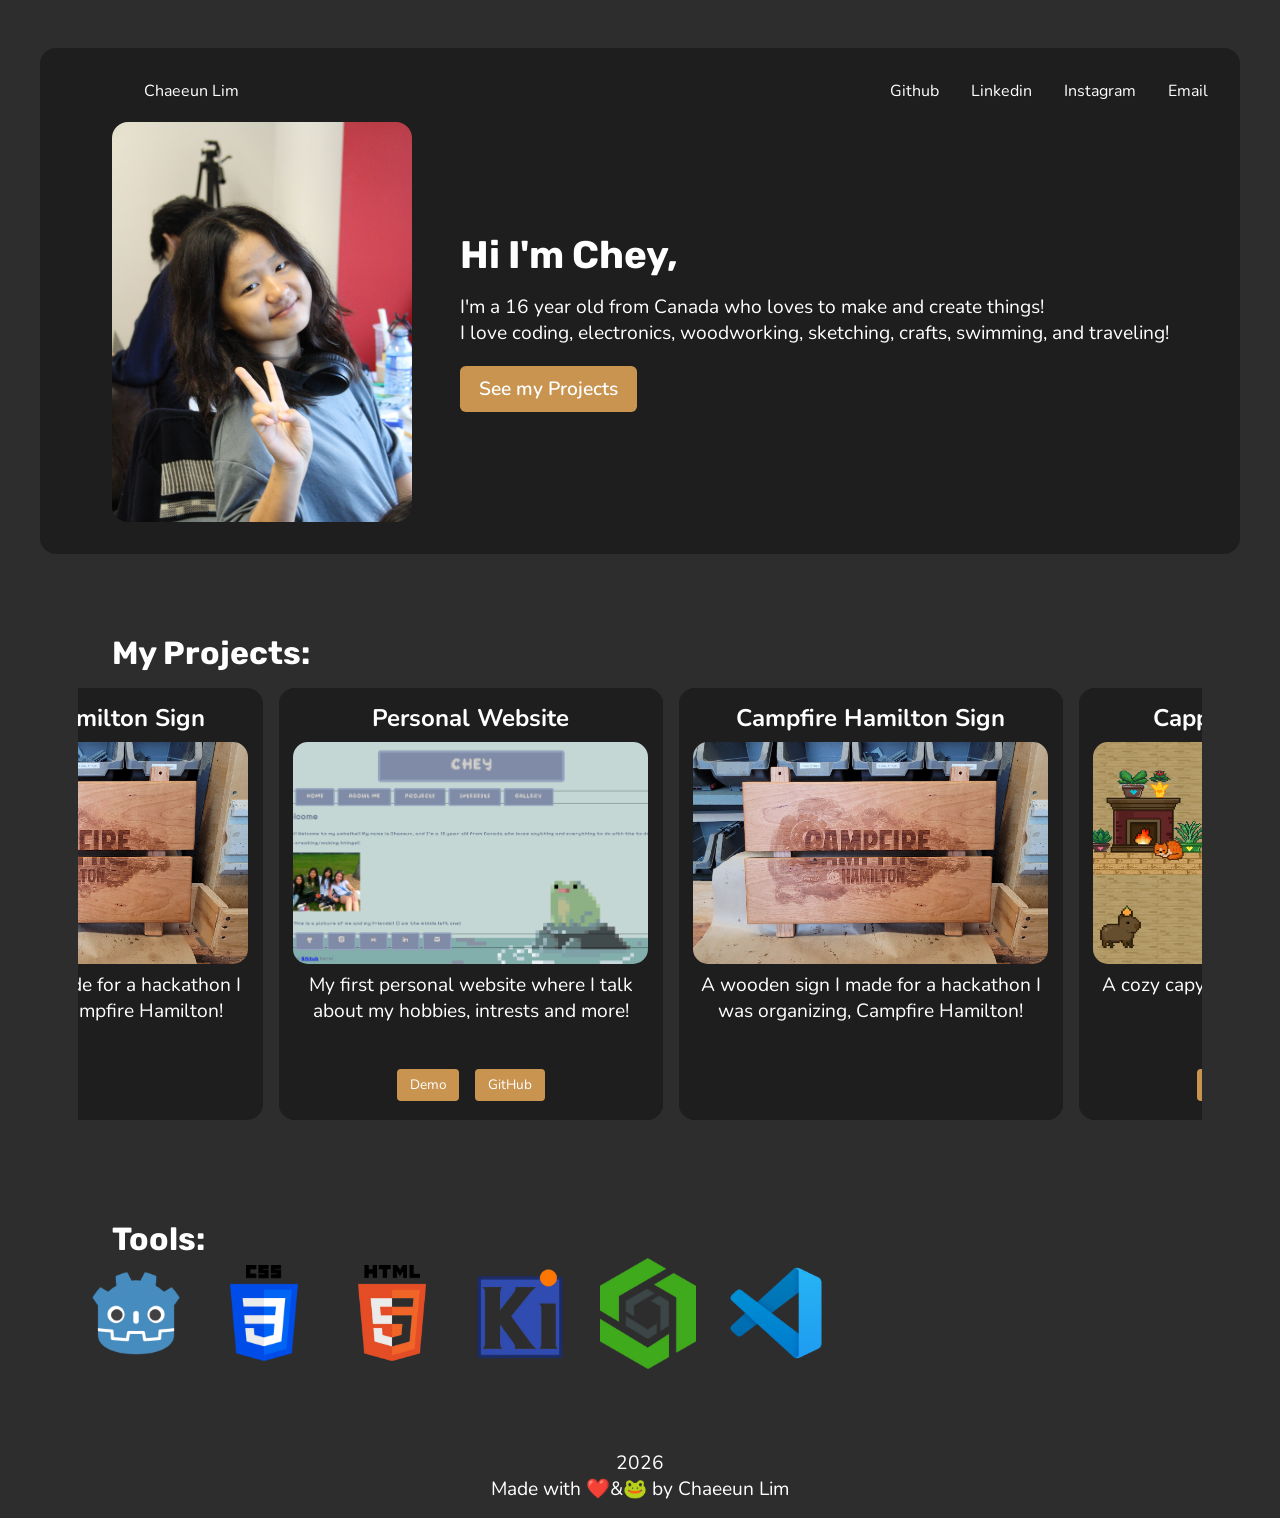
==== commit 903c4a8c: "fixed footer font size" ====
--- a/index.htm
+++ b/index.htm
@@ -131,7 +131,7 @@
     </body>
 
     <footer>
-        <p>2026<br>Made with ❤️&🐸 by Chaeeun Lim</p>
+        <p class="discription">2026<br>Made with ❤️&🐸 by Chaeeun Lim</p>
     </footer>
 </body>
 </html>
